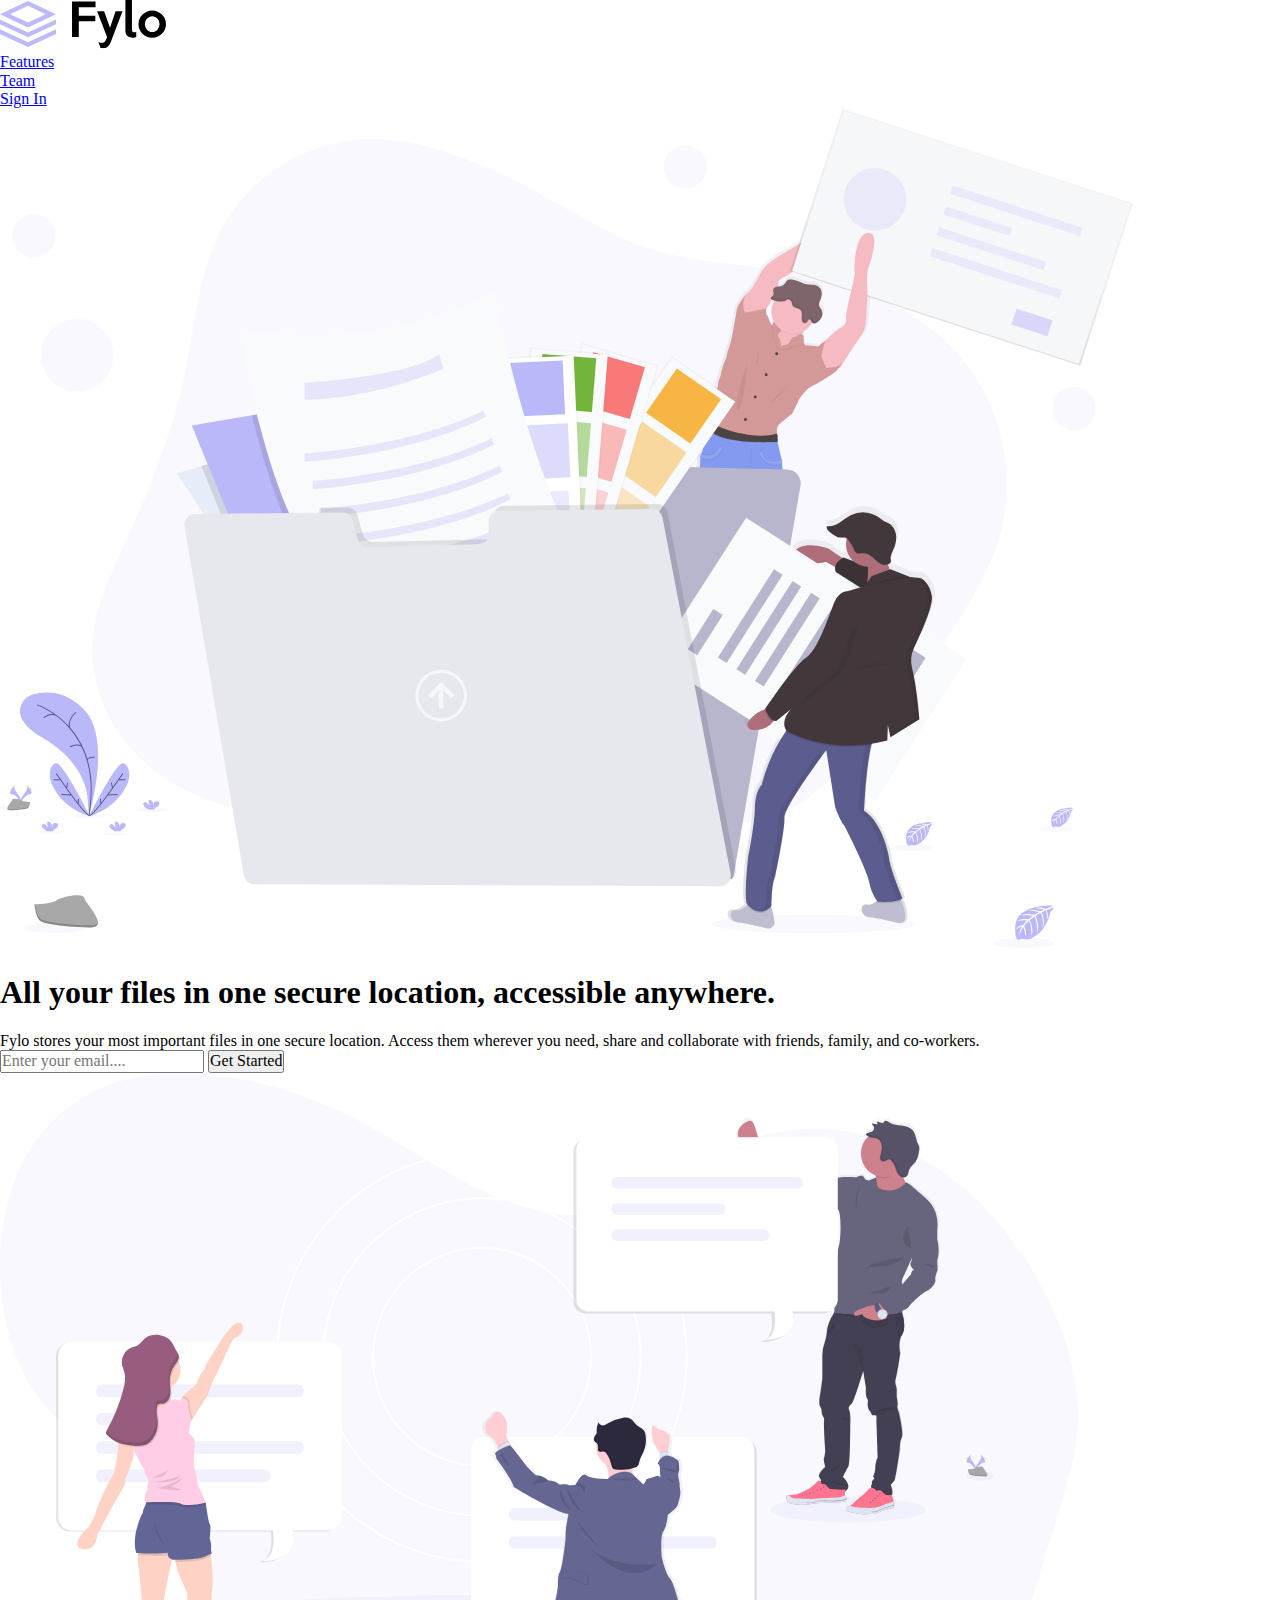
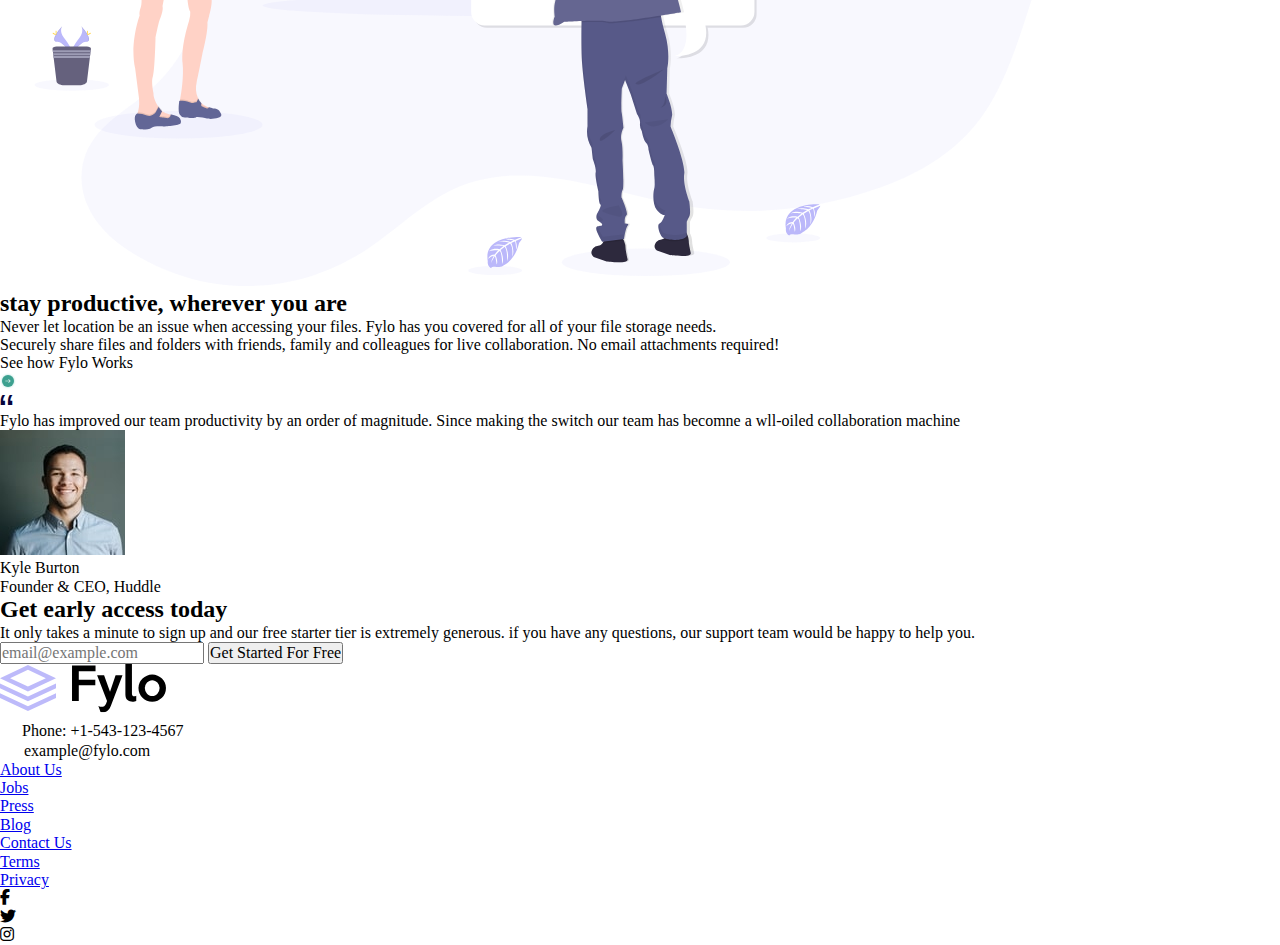
==== 29-Day/index.html @ 11fef439 "Proyecto 29, creacion de las carpetas principales del proyecto junto con la maquetacion del archivo " ====
<!DOCTYPE html>
<html lang="en">
<head>
    <meta charset="UTF-8">
    <meta name="viewport" content="width=device-width, initial-scale=1.0">
    
    <!--Font Awesome-->
    <link href='https://cdnjs.cloudflare.com/ajax/libs/font-awesome/6.5.1/css/all.min.css' rel='stylesheet'>

    <!--Normalize-->
    <link rel="stylesheet" href="./css/normalize.css">
    
    <link rel="stylesheet" href="./css/mobile.css">
    <link rel="stylesheet" href="./css/desktop.css" media="(max-width: 840px)"/>
    
    <title>Fylo Landing Page With Two Column Layout</title>
</head>
<body>
    <header>
        <img src="./img/logo.svg" alt="Logo-Fylo"/>

        <nav>
            <li><a href="#">Features</a></li>
            <li><a href="#">Team</a></li>
            <li><a href="#">Sign In</a></li>
        </nav>
    </header>

    <main>
        <img src="./img/illustration-1.svg" alt="img-illustration">

        <section>
            <div>
                <h1>All your files in one secure location, accessible anywhere.</h1>
                <p>Fylo stores your most important files in one secure location.
                    Access them wherever you need, share and collaborate with friends, 
                    family, and co-workers.
                </p>
            </div>
            
            <div>
                <input type="text"  placeholder="Enter your email...."/>
                <input type="button" value="Get Started"/>
            </div>
        </section>

        <section>
            <img src="./img/illustration-2.svg" alt="img-illustration-2"/>

            <div>
                <h2>stay productive, wherever you are</h2>

                <p>Never let location be an issue when accessing your files.
                    Fylo has you covered for all of your file storage needs.
                </p>

                <p>Securely share files and folders with friends, family
                    and colleagues for live collaboration. No email attachments required!
                </p>
            </div>

            <div>
                <p>See how Fylo Works</p>
                <img src="./img/icon-arrow.svg" alt="icon-arrow"/>
            </div>
        </section>

        <section>
            <img src="./img/icon-quotes.svg" alt="icon-quotes">

            <p>Fylo has improved our team productivity by an order
                of magnitude. Since making the switch our team has 
                becomne a wll-oiled collaboration machine
            </p>

            <div>
                <img src="./img/avatar-testimonial.jpg" alt="avatar-testimonial">

                <div>
                    <p>Kyle Burton</p>
                    <p>Founder & CEO, Huddle</p>
                </div>
            </div>
        </section>

        <section>
            <h2>Get early access today</h2>

            <p>It only takes a minute to sign up and our free 
                starter tier is extremely generous. if you have 
                any questions, our support team would be happy to help you.
            </p>

            <div>
                <input type="text" placeholder="email@example.com">
                <input type="button" value="Get Started For Free">
            </div>
        </section>
    </main>

    <footer>
        <img src="./img/logo.svg" alt="Logo-Fylo">
        
        <section>
            <div>
                <img src="./img/icon-phone.svg" alt="icon-phone">
                <span>Phone: +1-543-123-4567</span>
            </div>
    
            <div>
                <img src="./img/icon-email.svg" alt="icon-email">
                <span>example@fylo.com</span>
            </div>
        </section>

        <nav>
            <li><a href="#">About Us</a></li>
            <li><a href="#">Jobs</a></li>
            <li><a href="#">Press</a></li>
            <li><a href="#">Blog</a></li>
        </nav>

        <nav>
            <li><a href="#">Contact Us</a></li>
            <li><a href="#">Terms</a></li>
            <li><a href="#">Privacy</a></li>
        </nav>

        <section>
            <li><i class="fa-brands fa-facebook-f facebook"></i></li>
                <li><i class="fa-brands fa-twitter"></i></li>
                <li><i class="fa-brands fa-instagram"></i></li>
        </section>
        
    </footer>
</body>
</html>
---- 29-Day/css/mobile.css ----
:root {
    /*Colores Primarios*/
    --Very-Dark-Blue: hsl(243, 87%, 12%);
    --Desaturated-Blue: hsl(238, 22%, 44%);

    /*Accent*/
    --Bright-Blue: hsl(224, 93%, 58%);
    --Moderate-Cyan: hsl(170, 45%, 43%);

    /*Neutral*/
    --Light-Grayish-Blue: hsl(240, 75%, 98%);
    --Light-Gray: hsl(0, 0%, 75%);

}

* {
    margin: 0;
    padding: 0;
    box-sizing: border-box;
}
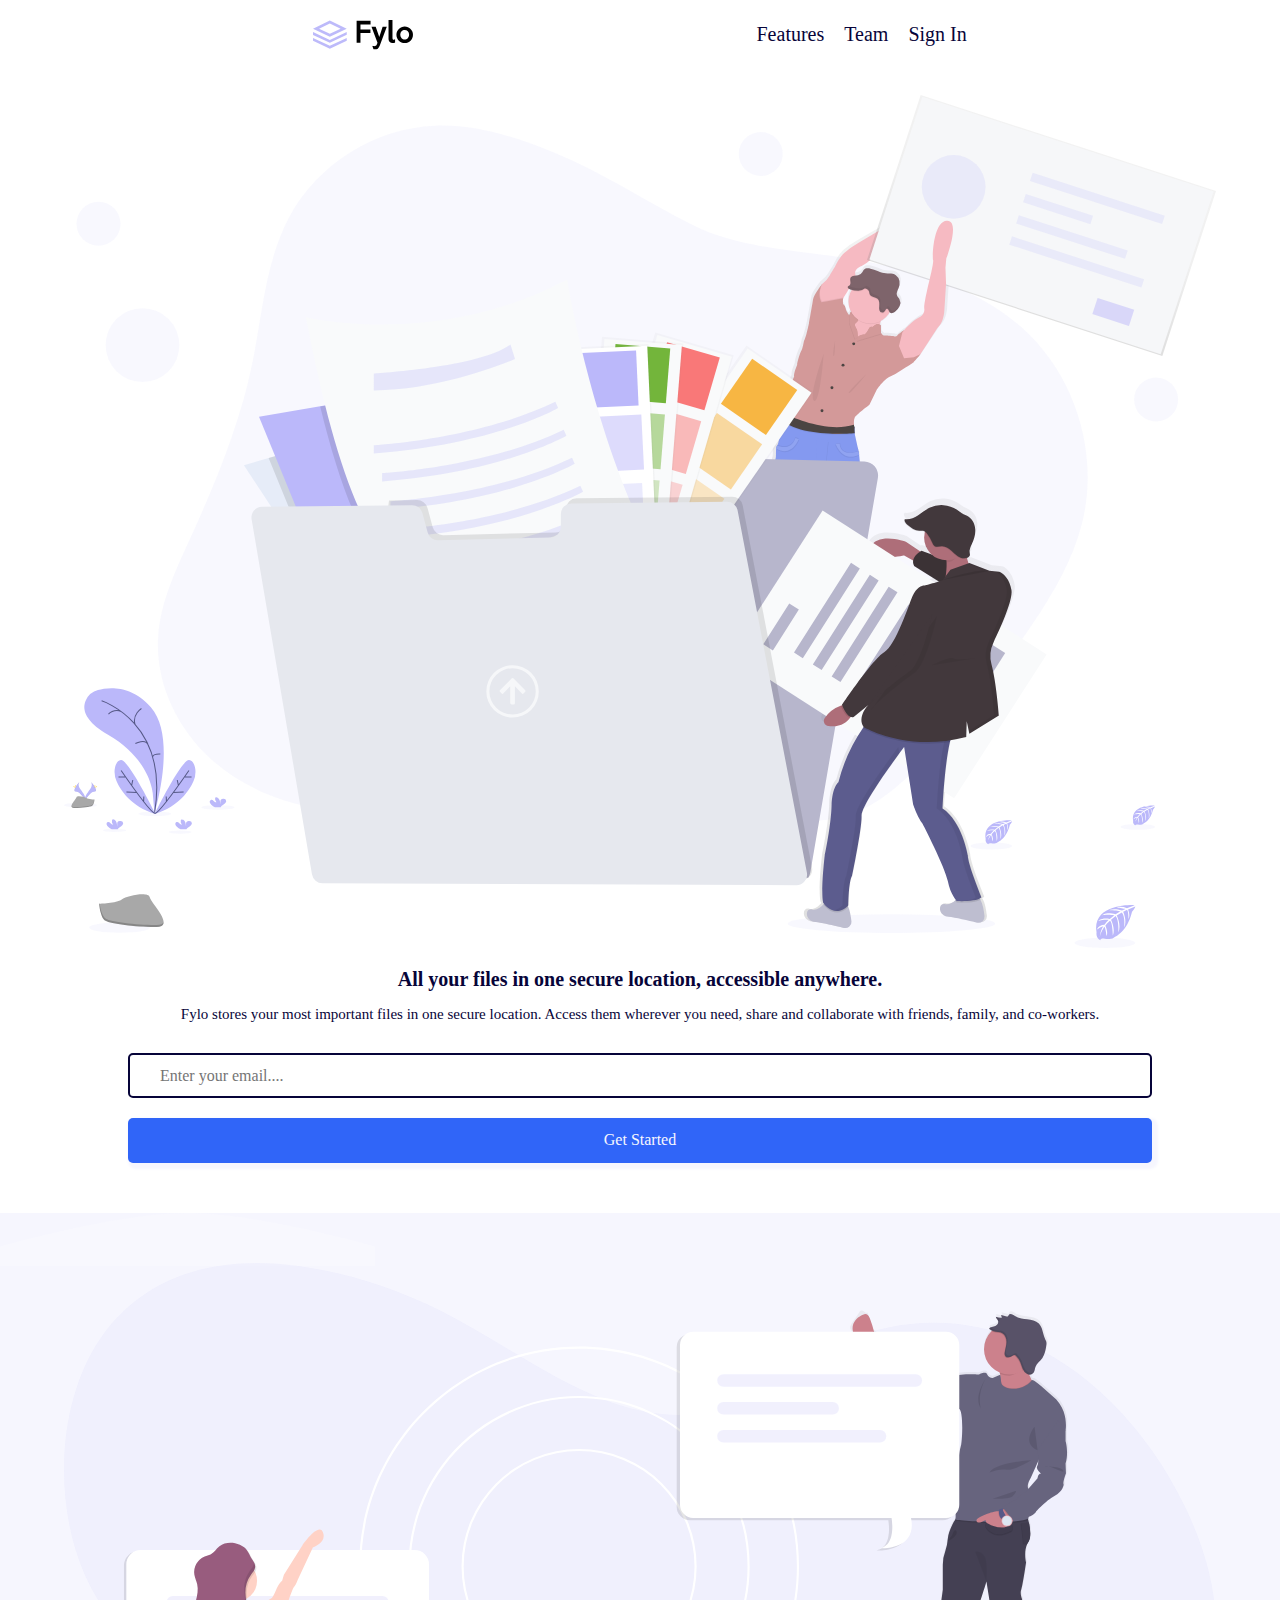
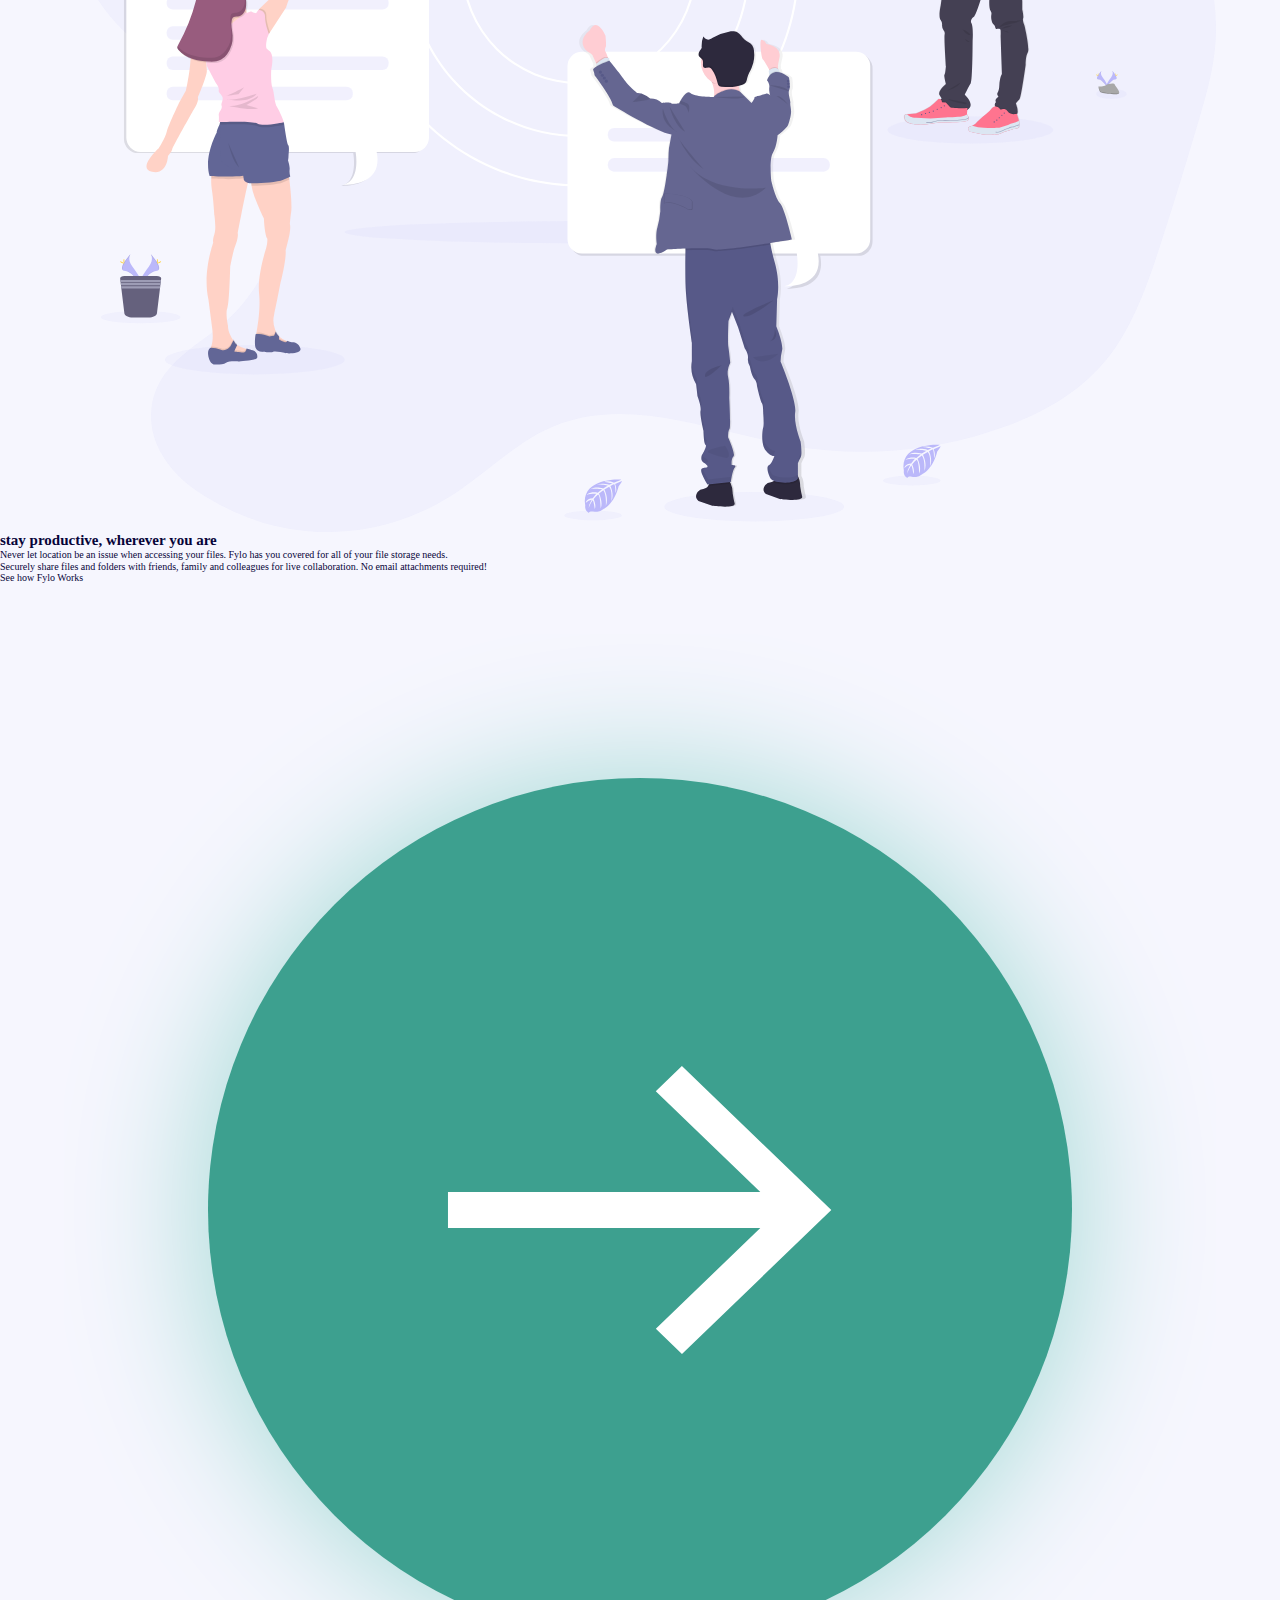
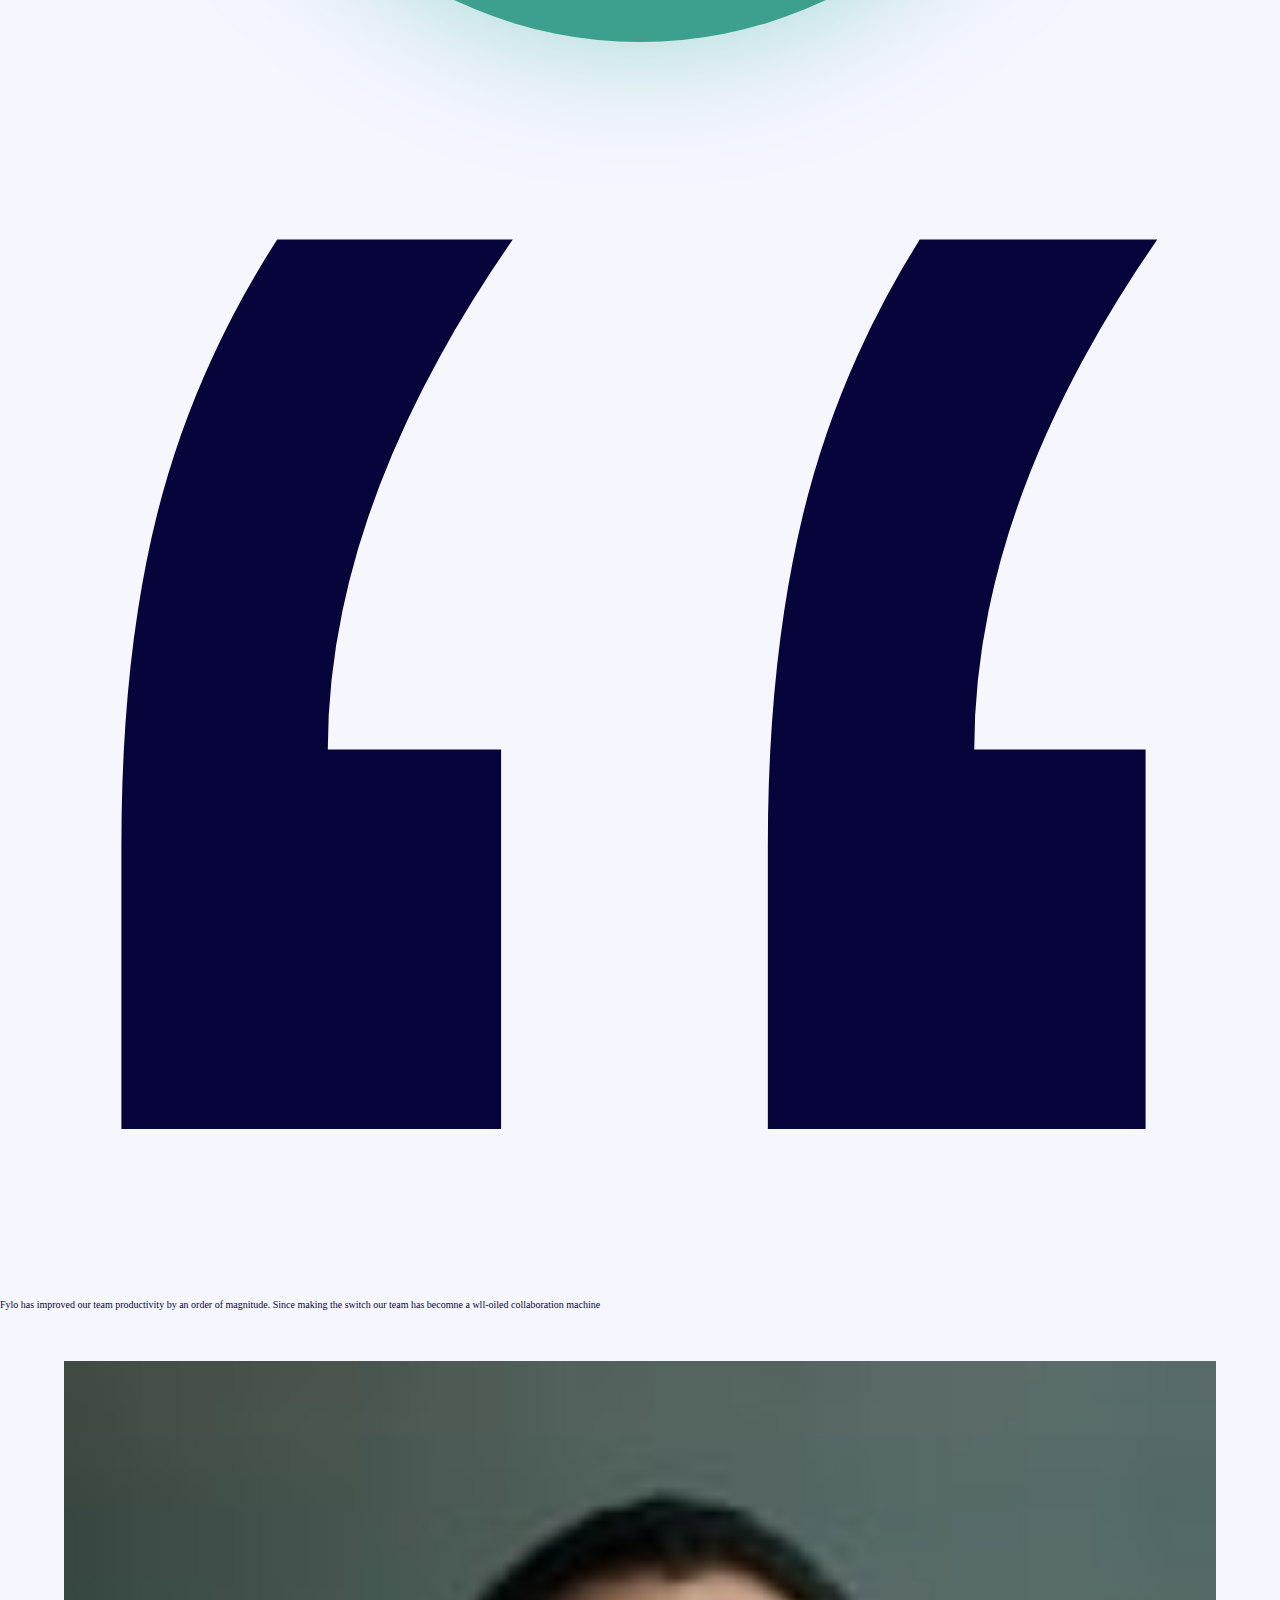
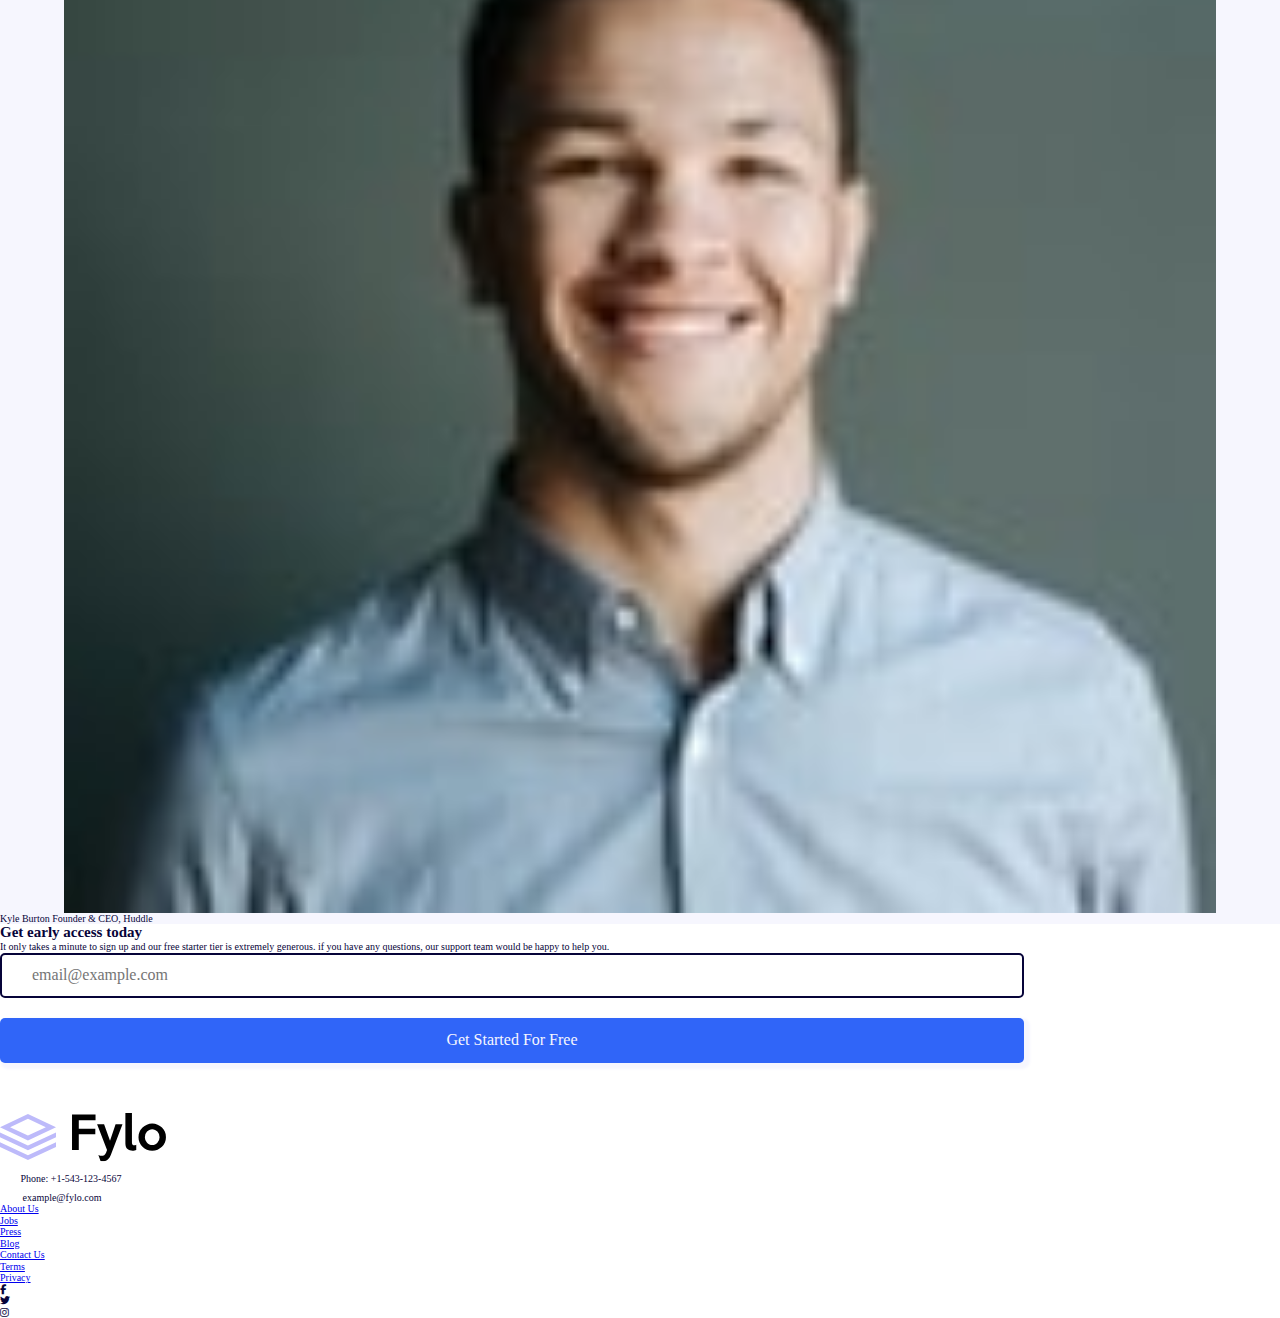
==== commit 4d76959d: "Se crearon nuevas clases para la parte de los estilos" ====
--- a/29-Day/index.html
+++ b/29-Day/index.html
@@ -9,7 +9,7 @@
 
     <!--Normalize-->
     <link rel="stylesheet" href="./css/normalize.css">
-    
+
     <link rel="stylesheet" href="./css/mobile.css">
     <link rel="stylesheet" href="./css/desktop.css" media="(max-width: 840px)"/>
     
@@ -27,73 +27,75 @@
     </header>
 
     <main>
-        <img src="./img/illustration-1.svg" alt="img-illustration">
+        <img src="./img/illustration-1.svg" alt="img-illustration" class="img-illustration-1">
 
-        <section>
-            <div>
-                <h1>All your files in one secure location, accessible anywhere.</h1>
-                <p>Fylo stores your most important files in one secure location.
+        <section class="container-illustration-1">
+
+            <div class="div-description">
+                <h1 class="title">All your files in one secure location, accessible anywhere.</h1>
+                <p class="description">Fylo stores your most important files in one secure location.
                     Access them wherever you need, share and collaborate with friends, 
                     family, and co-workers.
                 </p>
             </div>
             
-            <div>
+            <div class="container-btn">
                 <input type="text"  placeholder="Enter your email...."/>
                 <input type="button" value="Get Started"/>
             </div>
         </section>
 
-        <section>
-            <img src="./img/illustration-2.svg" alt="img-illustration-2"/>
+        <section class="container-illustration-2">
+            <img src="./img/illustration-2.svg" alt="img-illustration-2" class="img-illustration-2"/>
 
-            <div>
-                <h2>stay productive, wherever you are</h2>
+            <div class="container__div-top">
+                <h2 class="title">stay productive, wherever you are</h2>
 
-                <p>Never let location be an issue when accessing your files.
+                <p class="description">Never let location be an issue when accessing your files.
                     Fylo has you covered for all of your file storage needs.
                 </p>
 
-                <p>Securely share files and folders with friends, family
+                <p class="description">Securely share files and folders with friends, family
                     and colleagues for live collaboration. No email attachments required!
                 </p>
             </div>
 
-            <div>
-                <p>See how Fylo Works</p>
-                <img src="./img/icon-arrow.svg" alt="icon-arrow"/>
+            <div class="container__div-bottom">
+                <p class="works">See how Fylo Works</p>
+                <img src="./img/icon-arrow.svg" alt="icon-arrow" class="icon-arrow"/>
             </div>
+            <span class="line"></span>
+
+            <section class="container__quotes">
+                <img src="./img/icon-quotes.svg" alt="icon-quotes">
+    
+                <p>Fylo has improved our team productivity by an order
+                    of magnitude. Since making the switch our team has 
+                    becomne a wll-oiled collaboration machine
+                </p>
+    
+                <div class="container__div-testimonial">
+                    <img src="./img/avatar-testimonial.jpg" alt="avatar-testimonial">
+    
+                    <div>
+                        <span class="Kyle">Kyle Burton</span>
+                        <span class="CEO">Founder & CEO, Huddle</span>
+                    </div>
+                </div>
+            </section>
         </section>
 
-        <section>
-            <img src="./img/icon-quotes.svg" alt="icon-quotes">
-
-            <p>Fylo has improved our team productivity by an order
-                of magnitude. Since making the switch our team has 
-                becomne a wll-oiled collaboration machine
-            </p>
-
-            <div>
-                <img src="./img/avatar-testimonial.jpg" alt="avatar-testimonial">
-
-                <div>
-                    <p>Kyle Burton</p>
-                    <p>Founder & CEO, Huddle</p>
-                </div>
-            </div>
-        </section>
-
-        <section>
-            <h2>Get early access today</h2>
+        <section class="container__main-bottom">
+            <h2 class="title">Get early access today</h2>
 
             <p>It only takes a minute to sign up and our free 
                 starter tier is extremely generous. if you have 
                 any questions, our support team would be happy to help you.
             </p>
 
-            <div>
-                <input type="text" placeholder="email@example.com">
-                <input type="button" value="Get Started For Free">
+            <div class="container-btn inputs">
+                <input type="text" placeholder="email@example.com" class="input-text">
+                <input type="button" value="Get Started For Free" class="input-btn">
             </div>
         </section>
     </main>
--- a/29-Day/css/mobile.css
+++ b/29-Day/css/mobile.css
@@ -17,4 +17,136 @@
     margin: 0;
     padding: 0;
     box-sizing: border-box;
-}+}
+
+html {
+    font-size: 62.5%;
+}
+
+body {
+    width: 100% ;
+    color: var(--Very-Dark-Blue);
+    font-family: Georgia, 'Times New Roman', Times, serif;
+    font-weight: 400;
+}
+
+header {
+    width: 100%;
+    display: flex;
+    justify-content: space-evenly;
+    align-items: center;
+    margin-top: 2rem;
+    
+}
+
+header img {
+    width: 100px;
+    margin-right: 3rem;
+}
+
+header nav {
+    display: flex;
+    font-size: 2rem;
+    gap: 2rem;
+}
+
+header nav li {
+    list-style: none;
+}
+
+header nav li a {
+    color: var(--Very-Dark-Blue);
+    text-decoration: none;
+    
+}
+
+/*-------------------------Main--------------- */
+
+main {
+    width: 100%;
+}
+
+main .img-illustration-1 {
+    width: 90%;
+    max-width: 1300px;
+    display: flex;
+    margin: 0 auto;
+    margin-top: 4.5rem;
+}
+
+
+main .container-illustration-1 {
+    width: 100%;
+    display: flex;
+    justify-content: center;
+    align-items: center;
+    flex-direction: column;
+}
+
+main .container-illustration-1 .div-description {
+    width: 100%;
+}
+
+main .container-illustration-1 .div-description .title {
+    width: 80%;
+    font-size: 2rem;
+    color: var(--Very-Dark-Blue);
+    margin: 0 auto;
+    margin-top: 2rem;
+    margin-bottom: 1.5rem;
+    text-align: center;
+}
+
+main .container-illustration-1 .div-description .description {
+    width: 80%;
+    font-size: 1.5rem;
+    margin: 0 auto;
+    margin-bottom: 3rem;
+    text-align: center;
+}
+
+main .container-btn {
+    width: 80%;
+    display: flex;
+    flex-direction: column;
+    gap: 2rem;
+}
+
+main .container-btn input {
+    height: 45px;
+    border: none;
+    border: 2px solid var(--Very-Dark-Blue);
+    border-radius: .5rem;
+    font-size: 1.6rem;
+}
+
+main .container-btn input[type="text"] {
+    color: var(--Light-Gray);
+    padding-left: 3rem;
+}
+
+main .container-btn input[type="button"] {
+    background-color: var(--Bright-Blue);
+    border: none;
+    box-shadow: 3px 3px 3px 3px var(--Light-Grayish-Blue);
+    color: var(--Light-Grayish-Blue);
+    margin-bottom: 5rem;
+}
+
+/*-----------------------illustration 2--------------------*/
+main .container-illustration-2{
+    width: 100% ;
+    background-image: url('../img/bg-curve-mobile.svg');
+    background-repeat: no-repeat;
+    background-color: var(--Light-Grayish-Blue);
+    
+}
+
+main .container-illustration-2 img {
+    width: 90%;
+    max-width: 1300px;
+    display: flex;
+    margin: 0 auto;
+    padding-top: 5rem;
+}
+
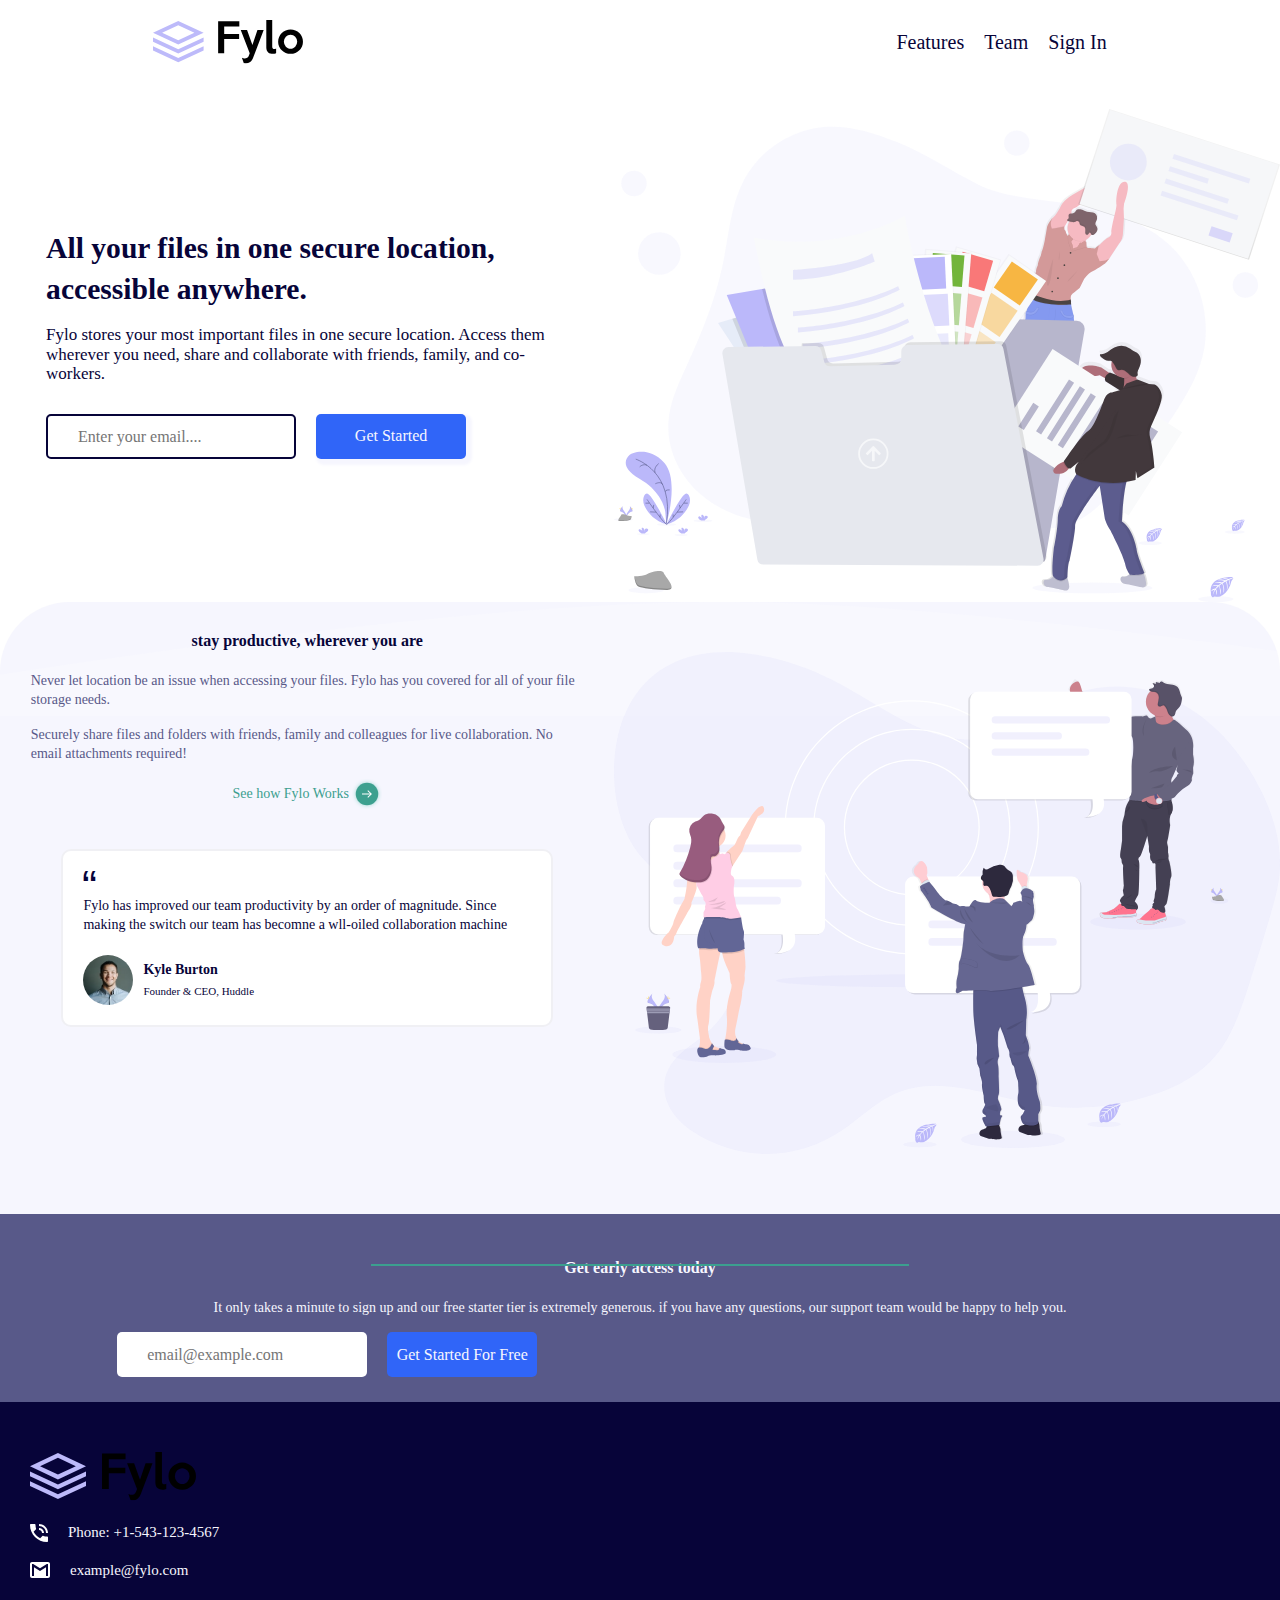
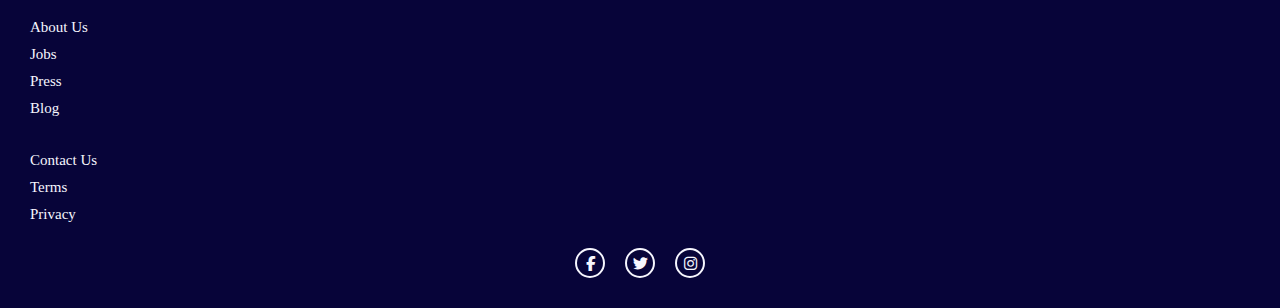
==== commit d6598812: "Se agregaron nuevas clases para los estilos desktop.css" ====
--- a/29-Day/index.html
+++ b/29-Day/index.html
@@ -11,7 +11,7 @@
     <link rel="stylesheet" href="./css/normalize.css">
 
     <link rel="stylesheet" href="./css/mobile.css">
-    <link rel="stylesheet" href="./css/desktop.css" media="(max-width: 840px)"/>
+    <link rel="stylesheet" href="./css/desktop.css" media="(min-width: 840px)"/>
     
     <title>Fylo Landing Page With Two Column Layout</title>
 </head>
@@ -27,61 +27,66 @@
     </header>
 
     <main>
-        <img src="./img/illustration-1.svg" alt="img-illustration" class="img-illustration-1">
+        <section class="container__main-top">
+            <img src="./img/illustration-1.svg" alt="img-illustration" class="img-illustration-1">
 
-        <section class="container-illustration-1">
+            <section class="container-illustration-1">
 
-            <div class="div-description">
-                <h1 class="title">All your files in one secure location, accessible anywhere.</h1>
-                <p class="description">Fylo stores your most important files in one secure location.
+                <div class="div-description">
+                    <h1 class="title">All your files in one secure location, accessible anywhere.</h1>
+                    <p class="description">Fylo stores your most important files in one secure location.
                     Access them wherever you need, share and collaborate with friends, 
                     family, and co-workers.
-                </p>
-            </div>
+                    </p>
+                </div>
             
-            <div class="container-btn">
-                <input type="text"  placeholder="Enter your email...."/>
-                <input type="button" value="Get Started"/>
-            </div>
+                <div class="container-btn">
+                    <input type="text"  placeholder="Enter your email...."/>
+                    <input type="button" value="Get Started"/>
+                </div>
+            </section>
         </section>
+        
 
         <section class="container-illustration-2">
             <img src="./img/illustration-2.svg" alt="img-illustration-2" class="img-illustration-2"/>
 
-            <div class="container__div-top">
-                <h2 class="title">stay productive, wherever you are</h2>
-
-                <p class="description">Never let location be an issue when accessing your files.
-                    Fylo has you covered for all of your file storage needs.
-                </p>
-
-                <p class="description">Securely share files and folders with friends, family
-                    and colleagues for live collaboration. No email attachments required!
-                </p>
-            </div>
-
-            <div class="container__div-bottom">
-                <p class="works">See how Fylo Works</p>
-                <img src="./img/icon-arrow.svg" alt="icon-arrow" class="icon-arrow"/>
-            </div>
-            <span class="line"></span>
-
-            <section class="container__quotes">
-                <img src="./img/icon-quotes.svg" alt="icon-quotes">
+            <section>
+                <div class="container__div-top">
+                    <h2 class="title">stay productive, wherever you are</h2>
     
-                <p>Fylo has improved our team productivity by an order
-                    of magnitude. Since making the switch our team has 
-                    becomne a wll-oiled collaboration machine
-                </p>
+                    <p class="description">Never let location be an issue when accessing your files.
+                        Fylo has you covered for all of your file storage needs.
+                    </p>
     
-                <div class="container__div-testimonial">
-                    <img src="./img/avatar-testimonial.jpg" alt="avatar-testimonial">
+                    <p class="description">Securely share files and folders with friends, family
+                        and colleagues for live collaboration. No email attachments required!
+                    </p>
+                </div>
     
-                    <div>
-                        <span class="Kyle">Kyle Burton</span>
-                        <span class="CEO">Founder & CEO, Huddle</span>
+                <div class="container__div-bottom">
+                    <p class="works">See how Fylo Works</p>
+                    <img src="./img/icon-arrow.svg" alt="icon-arrow" class="icon-arrow"/>
+                </div>
+                <span class="line"></span>
+    
+                <section class="container__quotes">
+                    <img src="./img/icon-quotes.svg" alt="icon-quotes">
+        
+                    <p>Fylo has improved our team productivity by an order
+                        of magnitude. Since making the switch our team has 
+                        becomne a wll-oiled collaboration machine
+                    </p>
+        
+                    <div class="container__div-testimonial">
+                        <img src="./img/avatar-testimonial.jpg" alt="avatar-testimonial">
+        
+                        <div>
+                            <span class="Kyle">Kyle Burton</span>
+                            <span class="CEO">Founder & CEO, Huddle</span>
+                        </div>
                     </div>
-                </div>
+                </section>
             </section>
         </section>
 
@@ -101,15 +106,15 @@
     </main>
 
     <footer>
-        <img src="./img/logo.svg" alt="Logo-Fylo">
+        <img src="./img/logo.svg" alt="Logo-Fylo" class="fylo">
         
-        <section>
-            <div>
+        <section class="container__footer-contacts">
+            <div class="container__div-phone">
                 <img src="./img/icon-phone.svg" alt="icon-phone">
                 <span>Phone: +1-543-123-4567</span>
             </div>
     
-            <div>
+            <div class="container__div-email">
                 <img src="./img/icon-email.svg" alt="icon-email">
                 <span>example@fylo.com</span>
             </div>
@@ -122,16 +127,16 @@
             <li><a href="#">Blog</a></li>
         </nav>
 
-        <nav>
+        <nav class="nav-two">
             <li><a href="#">Contact Us</a></li>
             <li><a href="#">Terms</a></li>
             <li><a href="#">Privacy</a></li>
         </nav>
 
-        <section>
+        <section class="container__footer-redesSociales">
             <li><i class="fa-brands fa-facebook-f facebook"></i></li>
-                <li><i class="fa-brands fa-twitter"></i></li>
-                <li><i class="fa-brands fa-instagram"></i></li>
+            <li><i class="fa-brands fa-twitter"></i></li>
+            <li><i class="fa-brands fa-instagram"></i></li>
         </section>
         
     </footer>
--- a/29-Day/css/mobile.css
+++ b/29-Day/css/mobile.css
@@ -46,8 +46,10 @@
 
 header nav {
     display: flex;
-    font-size: 2rem;
+    font-size: 1.7rem;
+    font-weight: 500;
     gap: 2rem;
+    padding-right: 2rem;
 }
 
 header nav li {
@@ -90,6 +92,7 @@
 main .container-illustration-1 .div-description .title {
     width: 80%;
     font-size: 2rem;
+    font-weight: 700;
     color: var(--Very-Dark-Blue);
     margin: 0 auto;
     margin-top: 2rem;
@@ -114,7 +117,7 @@
 
 main .container-btn input {
     height: 45px;
-    border: none;
+    /* border: none; */
     border: 2px solid var(--Very-Dark-Blue);
     border-radius: .5rem;
     font-size: 1.6rem;
@@ -139,10 +142,13 @@
     background-image: url('../img/bg-curve-mobile.svg');
     background-repeat: no-repeat;
     background-color: var(--Light-Grayish-Blue);
-    
-}
-
-main .container-illustration-2 img {
+    border-top-left-radius: 70px;
+    border-top-right-radius: 70px;
+    padding-bottom: 6rem;
+        
+}
+
+main .container-illustration-2 .img-illustration-2 {
     width: 90%;
     max-width: 1300px;
     display: flex;
@@ -150,3 +156,229 @@
     padding-top: 5rem;
 }
 
+main .container-illustration-2 .container__div-top {
+    width: 100%;
+}
+
+main .container-illustration-2 .container__div-top .title {
+    font-size: 1.6rem;
+    font-weight: 700;
+    margin-top: 3rem;
+    margin-bottom: 2rem;
+    text-align: center;
+}
+
+main .container-illustration-2 .container__div-top .description {
+    width: 90%;
+    color: var(--Desaturated-Blue);
+    font-size: 1.4rem;
+    line-height: 1.4;
+    margin: 0 auto;
+    margin-bottom: 1.5rem;
+}
+
+main .container-illustration-2  .container__div-bottom {
+    width: 100%;
+    display: flex;
+    justify-content: center;
+    align-items: center;
+    gap: .3rem;
+    padding-bottom: 4rem;
+    
+}
+
+main .container-illustration-2  .container__div-bottom .works {
+    color: var(--Moderate-Cyan);
+    font-size: 1.4rem;
+       
+}
+
+main .container-illustration-2 .container__div-bottom .icon-arrow {
+    width: 30px;
+    height: 30px;
+    cursor: pointer;
+    
+}
+
+main .container-illustration-2 .line {
+    width: 42%;
+    display: flex;
+    border-bottom: 2px solid var(--Moderate-Cyan);
+    color: var(--Moderate-Cyan);
+        
+    position: absolute;
+    top: 0;
+    left: 0;
+    right: 0;
+    bottom: 0;
+    margin: auto;
+    top: 126.5rem;
+    
+}
+
+/*------------------------Container Quotes-------------*/
+main .container-illustration-2 .container__quotes {
+    width: 80%;
+    background-color: #fff;
+    border: 2px solid hsl(240, 14%, 95%);
+    border-radius: 10px;
+    margin:  0 auto;
+    padding: 2rem;
+    
+}
+
+main .container-illustration-2 .container__quotes p {
+    font-size: 1.4rem;
+    line-height: 1.4;
+    margin-top: 1rem;
+    margin-bottom: 2rem;
+}
+
+main .container-illustration-2 .container__quotes .container__div-testimonial {
+    display: flex;
+    align-items: center;
+    gap: 1rem;
+}
+
+main .container-illustration-2 .container__quotes .container__div-testimonial img {
+    width: 50px;
+    height: 50px;
+    border-radius: 50%;
+}
+
+main .container-illustration-2 .container__quotes .container__div-testimonial span {
+    display: flex;
+    line-height: 1.8;
+       
+}
+
+main .container-illustration-2 .container__quotes .container__div-testimonial .Kyle {
+    font-size: 1.4rem;
+    font-weight: 700;
+    
+}
+
+main .container-illustration-2 .container__quotes .container__div-testimonial span{
+    font-size: 1.1rem;
+       
+}
+
+/*--------------main bottom-------------*/
+main .container__main-bottom {
+    width: 100%;
+    display: flex;
+    justify-content: center;
+    align-items: center;
+    flex-direction: column;
+    background-color: var(--Desaturated-Blue);
+    color: var(--Light-Grayish-Blue);
+    padding: 2.5rem;
+}
+
+main .container__main-bottom .title {
+    font-size: 1.6rem;
+    font-weight: 700;
+    margin-top:  2rem;
+    margin-bottom: 2rem;
+}
+
+main .container__main-bottom p {
+    width: 80%;
+    font-size: 1.4rem;
+    line-height: 1.4;
+    margin-bottom: 1.5rem;
+    text-align: center;
+}
+
+main .container__main-bottom .inputs .input-text {
+    border: none;
+}
+main .container__main-bottom .inputs .input-btn {
+    box-shadow: none;
+}
+
+/*----------------------Footer--------------------*/
+footer {
+    width: 100%;
+    background-color: var(--Very-Dark-Blue);
+    color: var(--Light-Grayish-Blue);
+    padding: 3rem;
+}
+
+footer .fylo {
+    margin-top: 2rem;
+    margin-bottom: 2rem;
+}
+
+/*---------------------------Contant---------------*/
+footer .container__footer-contacts {
+    width: 100%;
+
+}
+
+footer .container__footer-contacts div {
+    display: flex;
+    align-items: center;
+    font-size: 1.5rem;
+    font-weight: 500;
+    gap: 2rem;
+    margin-bottom: 2rem;
+    text-align: center;
+}
+
+/*---------------menu one------------------------*/
+footer nav {
+    width: 100%;
+    line-height: 1.8;
+    margin-top: 3.5rem;
+
+}
+
+footer li {
+    list-style: none;
+}
+
+footer nav a {
+    color: var(--Light-Grayish-Blue);
+    font-size: 1.5rem;
+    font-weight: 500;
+    text-decoration: none;
+}
+
+footer .nav-two {
+    margin-top: 2.5rem;
+    margin-bottom: 2rem;
+}
+
+footer .container__footer-redesSociales {
+    display: flex;
+    justify-content: center;
+    align-items: center;
+    gap: 2rem;
+}
+
+footer .container__footer-redesSociales li {
+    width: 30px;
+    height: 30px;
+    display: flex;
+    justify-content: center;
+    align-items: center;
+    border: 2px solid var(--Light-Grayish-Blue);
+    border-radius: 50%;
+    font-size: 1.5rem;
+}
+
+/*---------------------Hover-------------------*/
+.container-btn input[type="button"]:hover {
+    cursor: pointer;
+}
+
+main .container-illustration-2  .container__div-bottom .works:hover {
+    cursor: pointer;
+}
+
+footer .container__footer-redesSociales li:hover {
+   cursor: pointer;
+}
+
+
--- a/29-Day/css/desktop.css
+++ b/29-Day/css/desktop.css
@@ -0,0 +1,69 @@
+body {
+    max-width: 1300px;
+}
+
+header {
+    max-width: 1300px;
+        
+}
+
+header img {
+    width: 150px;
+    
+}
+
+header nav {
+    width: 50%;
+    display: flex;
+    font-size: 2rem;
+    justify-content: end;
+}
+
+main .container__main-top {
+    display: flex;
+    justify-content: space-evenly;
+}
+
+main .container__main-top .img-illustration-1 {
+    width: 52%;
+    order: 1;
+}
+
+main .container-illustration-1 .div-description .title {
+    width: 85% ;
+    font-size: 2.96rem;
+    line-height: 1.4;
+    text-align: left;
+}
+
+main .container-illustration-1 .div-description .description {
+    width: 85%;
+    font-size: 1.7rem;
+    text-align: left;
+}
+
+main .container-btn {
+    width: 85%;
+    flex-direction: row;
+}
+
+main .container-btn input[type="text"] {
+    width: 250px;
+}
+
+main .container-btn input[type="button"] {
+    width: 150px;
+    margin-bottom: 0;
+}
+
+/*-----------------------illustration 2--------------------*/
+main .container-illustration-2{
+    display: flex;
+    background-image: url('../img/bg-curve-desktop.svg');
+           
+}
+
+main .container-illustration-2 .img-illustration-2 {
+    width: 52%;
+    order: 1;
+}
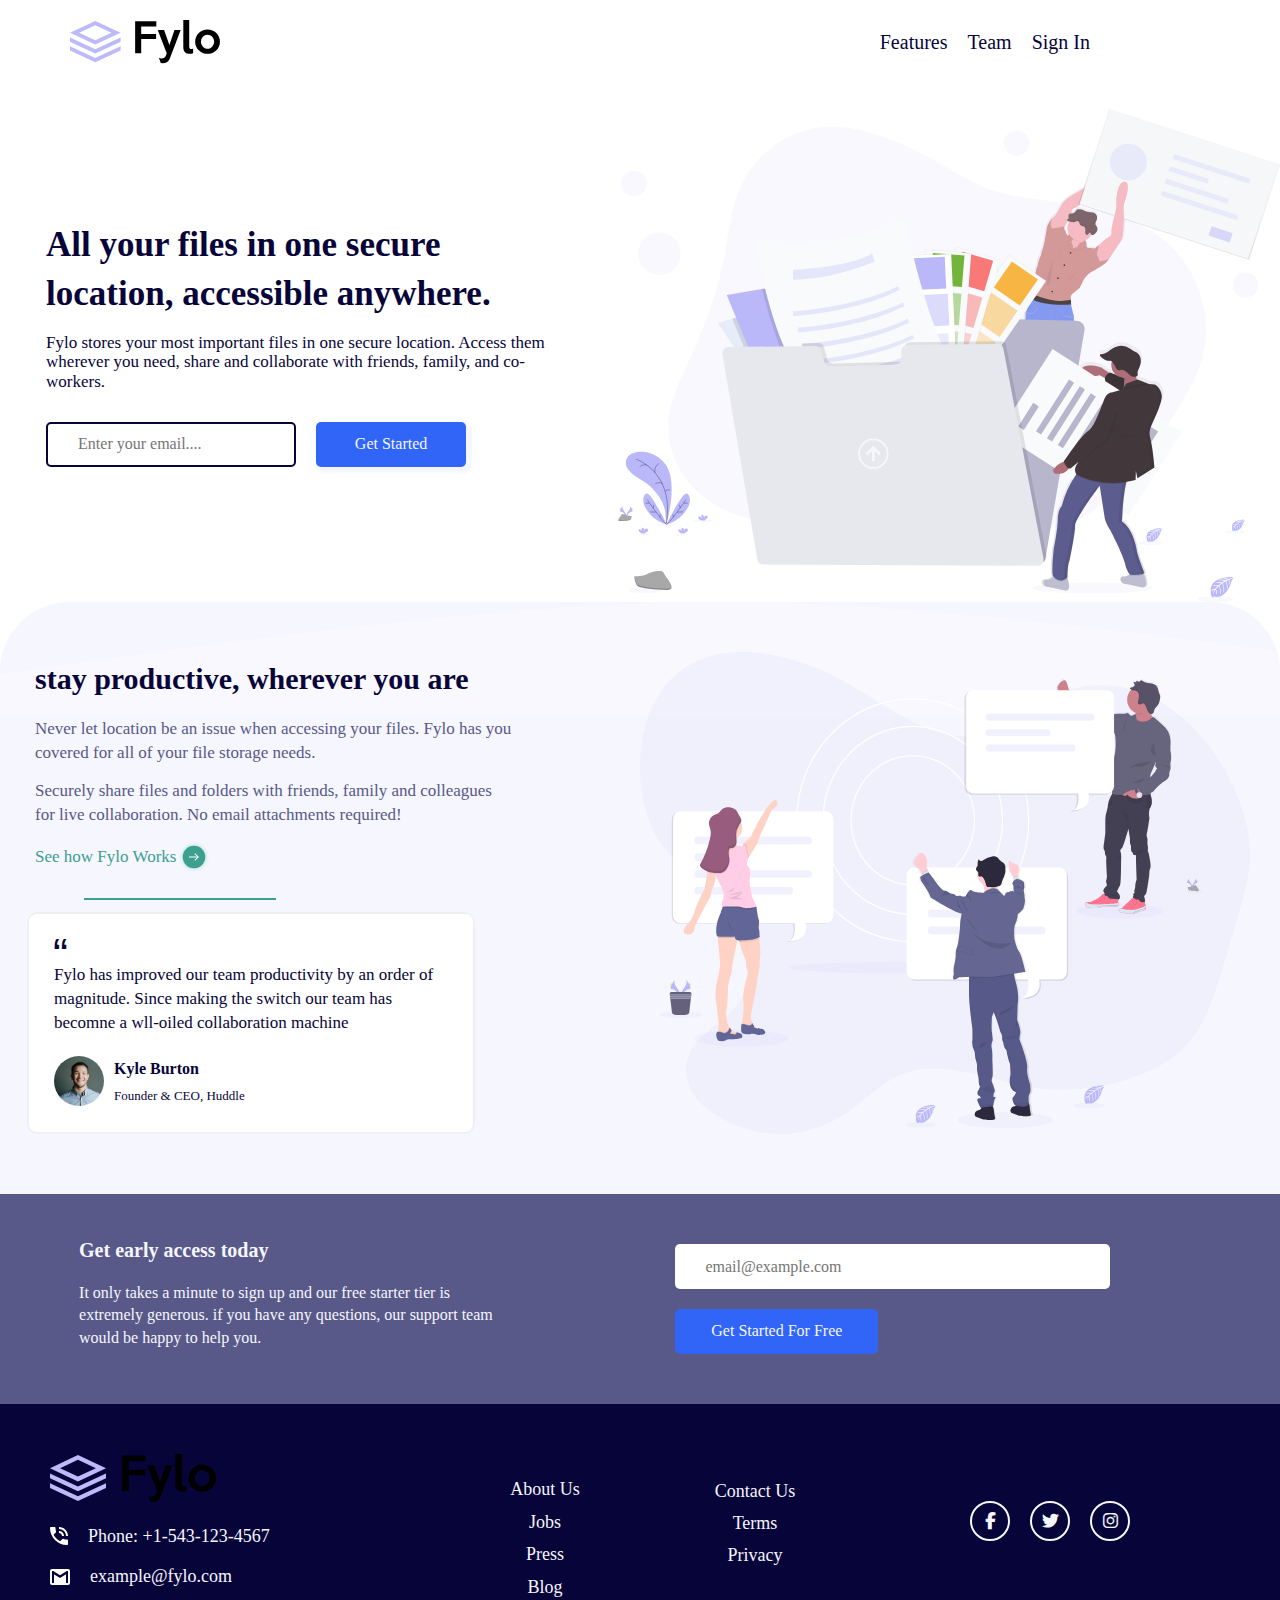
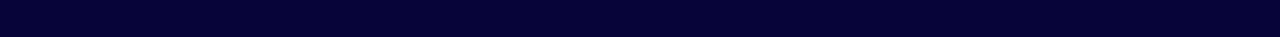
==== commit eac8cd53: "se agregaron nuevas clases para usarlas en los estilos del desktop" ====
--- a/29-Day/index.html
+++ b/29-Day/index.html
@@ -91,13 +91,15 @@
         </section>
 
         <section class="container__main-bottom">
-            <h2 class="title">Get early access today</h2>
+            <div class="container__div-Description">
+                <h2 class="title">Get early access today</h2>
 
-            <p>It only takes a minute to sign up and our free 
+                <p>It only takes a minute to sign up and our free 
                 starter tier is extremely generous. if you have 
                 any questions, our support team would be happy to help you.
-            </p>
-
+                </p>
+            </div>
+            
             <div class="container-btn inputs">
                 <input type="text" placeholder="email@example.com" class="input-text">
                 <input type="button" value="Get Started For Free" class="input-btn">
@@ -106,9 +108,10 @@
     </main>
 
     <footer>
-        <img src="./img/logo.svg" alt="Logo-Fylo" class="fylo">
+        <section class="container__footer-fylo">
+            <img src="./img/logo.svg" alt="Logo-Fylo" class="fylo">
         
-        <section class="container__footer-contacts">
+            <div class="container__footer-contacts">
             <div class="container__div-phone">
                 <img src="./img/icon-phone.svg" alt="icon-phone">
                 <span>Phone: +1-543-123-4567</span>
@@ -118,20 +121,24 @@
                 <img src="./img/icon-email.svg" alt="icon-email">
                 <span>example@fylo.com</span>
             </div>
+            </div>
         </section>
-
-        <nav>
-            <li><a href="#">About Us</a></li>
-            <li><a href="#">Jobs</a></li>
-            <li><a href="#">Press</a></li>
-            <li><a href="#">Blog</a></li>
-        </nav>
-
-        <nav class="nav-two">
-            <li><a href="#">Contact Us</a></li>
-            <li><a href="#">Terms</a></li>
-            <li><a href="#">Privacy</a></li>
-        </nav>
+        
+        <section class="container__footer-nav">
+            <nav>
+                <li><a href="#">About Us</a></li>
+                <li><a href="#">Jobs</a></li>
+                <li><a href="#">Press</a></li>
+                <li><a href="#">Blog</a></li>
+            </nav>
+    
+            <nav class="nav-two">
+                <li><a href="#">Contact Us</a></li>
+                <li><a href="#">Terms</a></li>
+                <li><a href="#">Privacy</a></li>
+            </nav>
+        </section>
+        
 
         <section class="container__footer-redesSociales">
             <li><i class="fa-brands fa-facebook-f facebook"></i></li>
--- a/29-Day/css/mobile.css
+++ b/29-Day/css/mobile.css
@@ -275,14 +275,22 @@
     padding: 2.5rem;
 }
 
-main .container__main-bottom .title {
+main .container__main-bottom .container__div-Description {
+    display: flex;
+    justify-content: center;
+    align-items: center;
+    flex-direction: column;
+    margin-bottom: 1.5rem;
+}
+
+main .container__main-bottom .container__div-Description .title {
     font-size: 1.6rem;
     font-weight: 700;
     margin-top:  2rem;
     margin-bottom: 2rem;
 }
 
-main .container__main-bottom p {
+main .container__main-bottom .container__div-Description p {
     width: 80%;
     font-size: 1.4rem;
     line-height: 1.4;
@@ -350,6 +358,7 @@
     margin-bottom: 2rem;
 }
 
+/*---------------------Redes Sociales---------------*/
 footer .container__footer-redesSociales {
     display: flex;
     justify-content: center;
--- a/29-Day/css/desktop.css
+++ b/29-Day/css/desktop.css
@@ -9,6 +9,7 @@
 
 header img {
     width: 150px;
+    margin-left: -10rem;
     
 }
 
@@ -17,6 +18,7 @@
     display: flex;
     font-size: 2rem;
     justify-content: end;
+    margin-left: 5rem;
 }
 
 main .container__main-top {
@@ -31,7 +33,7 @@
 
 main .container-illustration-1 .div-description .title {
     width: 85% ;
-    font-size: 2.96rem;
+    font-size: 3.5rem;
     line-height: 1.4;
     text-align: left;
 }
@@ -64,6 +66,133 @@
 }
 
 main .container-illustration-2 .img-illustration-2 {
-    width: 52%;
+    width: 50%;
     order: 1;
+    padding-right: 3rem;
+    
 }
+
+main .container-illustration-2 .container__div-top .title {
+    font-size: 3rem;
+    margin-top: 6rem;
+    margin-left: 3.5rem;
+    text-align: left;
+}
+
+main .container-illustration-2 .container__div-top .description {
+    width: 75%;
+    font-size: 1.7rem;
+    margin-left: 3.5rem;
+}
+
+main .container-illustration-2  .container__div-bottom {
+    justify-content: left;
+    align-items: center;
+    margin-left: 3.5rem;
+    
+}
+
+main .container-illustration-2  .container__div-bottom .works {
+    font-size: 1.7rem;
+       
+}
+
+main .container-illustration-2 .line {
+    width: 15%;
+            
+    top: 85.8rem;
+    right: 92rem;
+    
+}
+
+/*------------------------Container Quotes-------------*/
+main .container-illustration-2 .container__quotes {
+    width: 70%;
+    margin-left: 2.7rem;
+    padding: 2.5rem;
+    
+}
+
+main .container-illustration-2 .container__quotes p {
+    font-size: 1.7rem;
+}
+
+main .container-illustration-2 .container__quotes .container__div-testimonial .Kyle {
+    font-size: 1.6rem;
+        
+}
+
+main .container-illustration-2 .container__quotes .container__div-testimonial span{
+    font-size: 1.3rem;
+       
+}
+
+/*--------------main bottom-------------*/
+main .container__main-bottom {
+    flex-direction: row;
+}
+
+main .container__main-bottom .container__div-Description .title {
+    width: 80%;
+    font-size: 2rem;
+    text-align: left;
+}
+
+main .container__main-bottom .container__div-Description p {
+    font-size: 1.6rem;
+    text-align: left;
+}
+
+main .container__main-bottom .inputs {
+    flex-direction: column;
+    margin-left: 11rem;
+}
+
+main .container__main-bottom .inputs .input-text {
+    width: 75%;
+}
+main .container__main-bottom .inputs .input-btn {
+    width: 35%;
+}
+
+/*----------------------Footer--------------------*/
+footer {
+    display: flex;
+    justify-content: space-evenly;
+    /* gap: 2rem; */
+}
+
+footer .container__footer-fylo {
+    width: 100% ;
+    margin-left: 2rem;
+}
+
+footer .container__footer-contacts div {
+    font-size: 1.8rem;
+}
+
+/*---------------menu one------------------------*/
+footer .container__footer-nav {
+    width: 100%;
+    display: flex;
+    justify-content: space-evenly;
+    align-items: center;
+    text-align: center;
+    gap: 2rem;
+}
+
+footer nav a {
+    font-size: 1.8rem;
+}
+
+
+/*---------------------Redes Sociales---------------*/
+footer .container__footer-redesSociales {
+    width: 100%;
+}
+
+footer .container__footer-redesSociales li {
+    width: 40px;
+    height: 40px;
+    font-size: 1.7rem;
+}
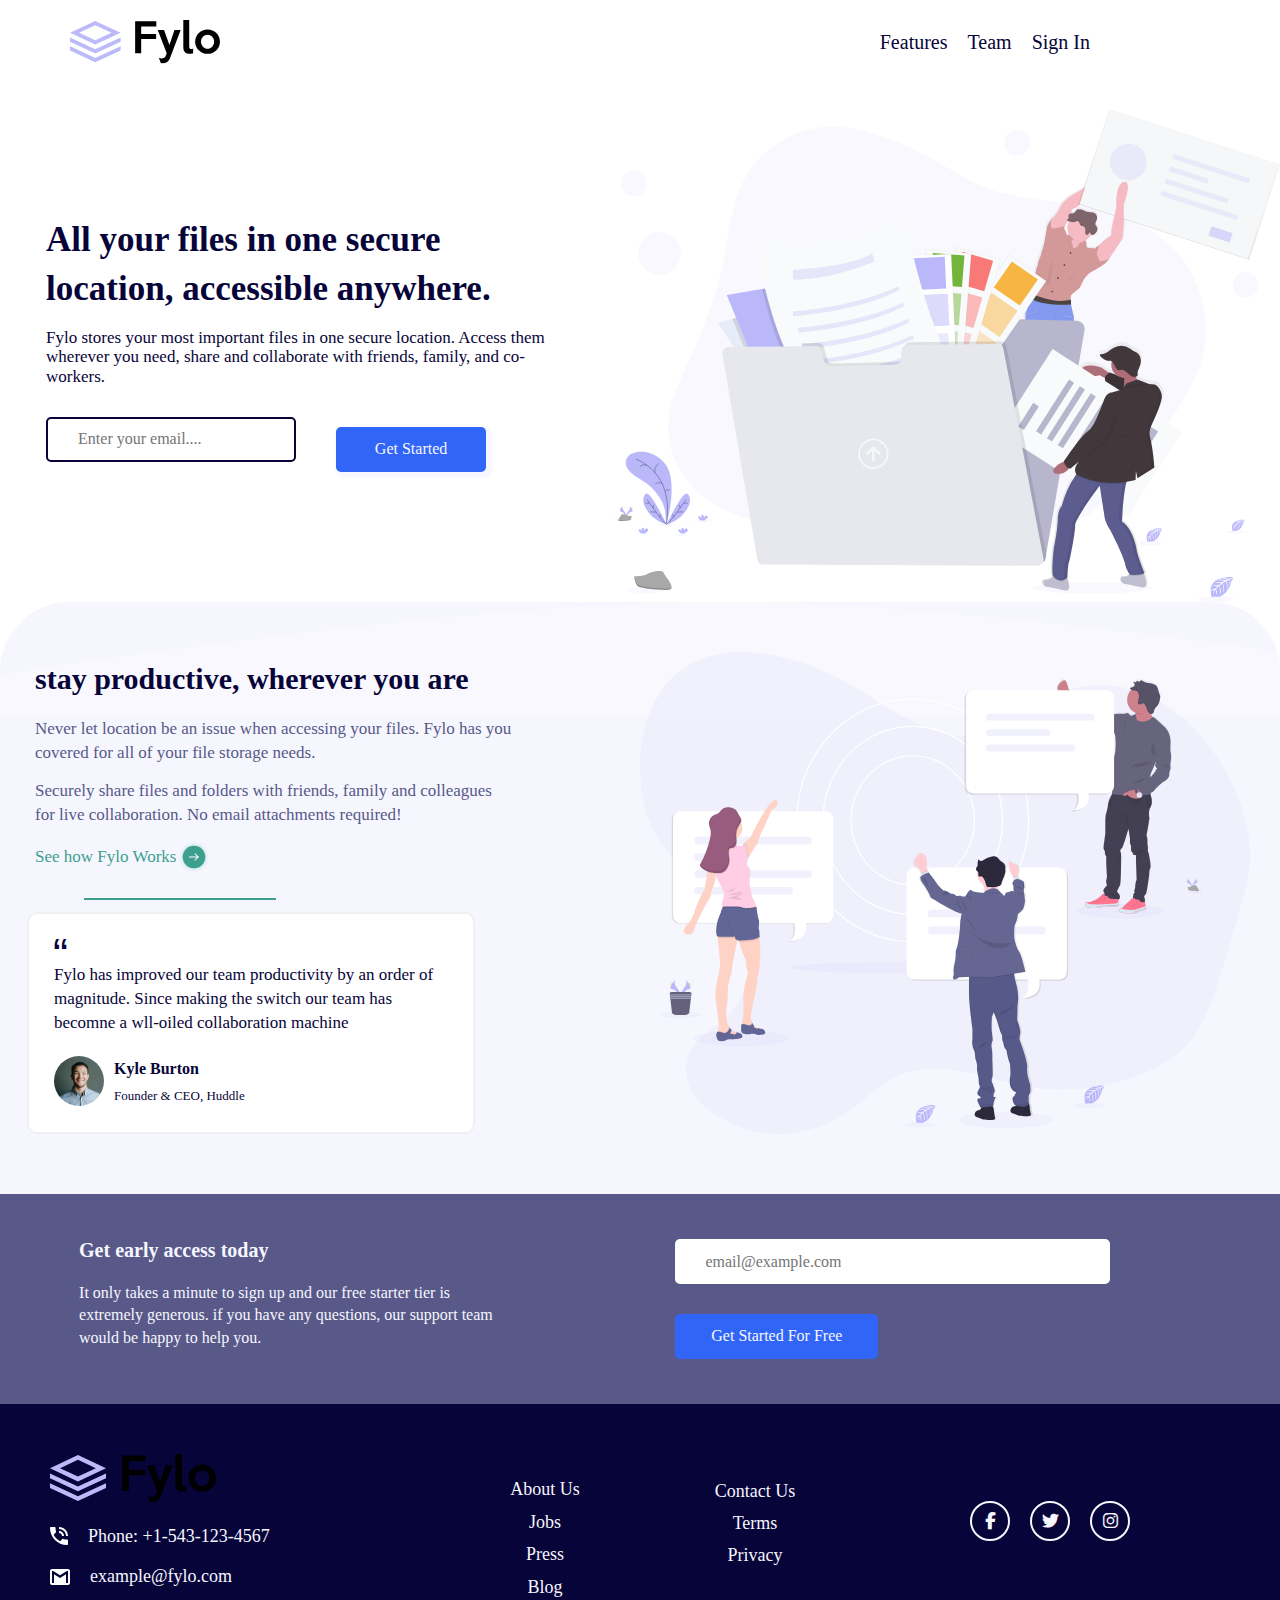
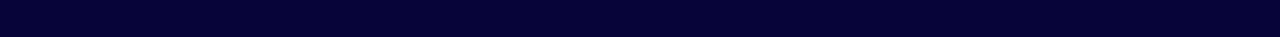
==== commit 1cc849a2: "Poniendole interactividad al proyecto, en la parte del input" ====
--- a/29-Day/index.html
+++ b/29-Day/index.html
@@ -40,10 +40,11 @@
                     </p>
                 </div>
             
-                <div class="container-btn">
-                    <input type="text"  placeholder="Enter your email...."/>
-                    <input type="button" value="Get Started"/>
-                </div>
+                <form class="container-btn">
+                    <input type="text"  placeholder="Enter your email...." id="email"/>
+                    <span class="mensajeError"></span>
+                    <input type="submit" value="Get Started" id="btn"/>
+                </form>
             </section>
         </section>
         
@@ -100,10 +101,10 @@
                 </p>
             </div>
             
-            <div class="container-btn inputs">
-                <input type="text" placeholder="email@example.com" class="input-text">
-                <input type="button" value="Get Started For Free" class="input-btn">
-            </div>
+            <form class="container-btn inputs">
+                <input type="text" placeholder="email@example.com" class="input-text" >
+                <input type="submit" value="Get Started For Free" class="input-btn" >
+            </form>
         </section>
     </main>
 
@@ -147,5 +148,7 @@
         </section>
         
     </footer>
+
+    <script src="./js/script.js"></script>
 </body>
 </html>--- a/29-Day/css/mobile.css
+++ b/29-Day/css/mobile.css
@@ -128,11 +128,12 @@
     padding-left: 3rem;
 }
 
-main .container-btn input[type="button"] {
+main .container-btn input[type="submit"] {
     background-color: var(--Bright-Blue);
     border: none;
     box-shadow: 3px 3px 3px 3px var(--Light-Grayish-Blue);
     color: var(--Light-Grayish-Blue);
+    margin-top: 1rem;
     margin-bottom: 5rem;
 }
 
@@ -378,7 +379,7 @@
 }
 
 /*---------------------Hover-------------------*/
-.container-btn input[type="button"]:hover {
+.container-btn input[type="submit"]:hover {
     cursor: pointer;
 }
 
@@ -390,4 +391,26 @@
    cursor: pointer;
 }
 
-
+/*---------------------------Validaciones---------------*/
+main .container-btn .incorrect {
+    border: 2px solid red;
+    box-shadow: 2px 2px 2px 2px rgb(219, 142, 142);
+    
+}
+.error {
+    visibility: hidden;
+    position: absolute;
+    font-size: small;
+    font-weight: 500;
+    margin-top: 5.5rem;
+    margin-bottom: 25px;
+    text-align: right;
+    
+}
+
+.error {
+    visibility: visible; 
+    color: #e80c3c;
+}
+
+
--- a/29-Day/css/desktop.css
+++ b/29-Day/css/desktop.css
@@ -53,7 +53,7 @@
     width: 250px;
 }
 
-main .container-btn input[type="button"] {
+main .container-btn input[type="submit"] {
     width: 150px;
     margin-bottom: 0;
 }
